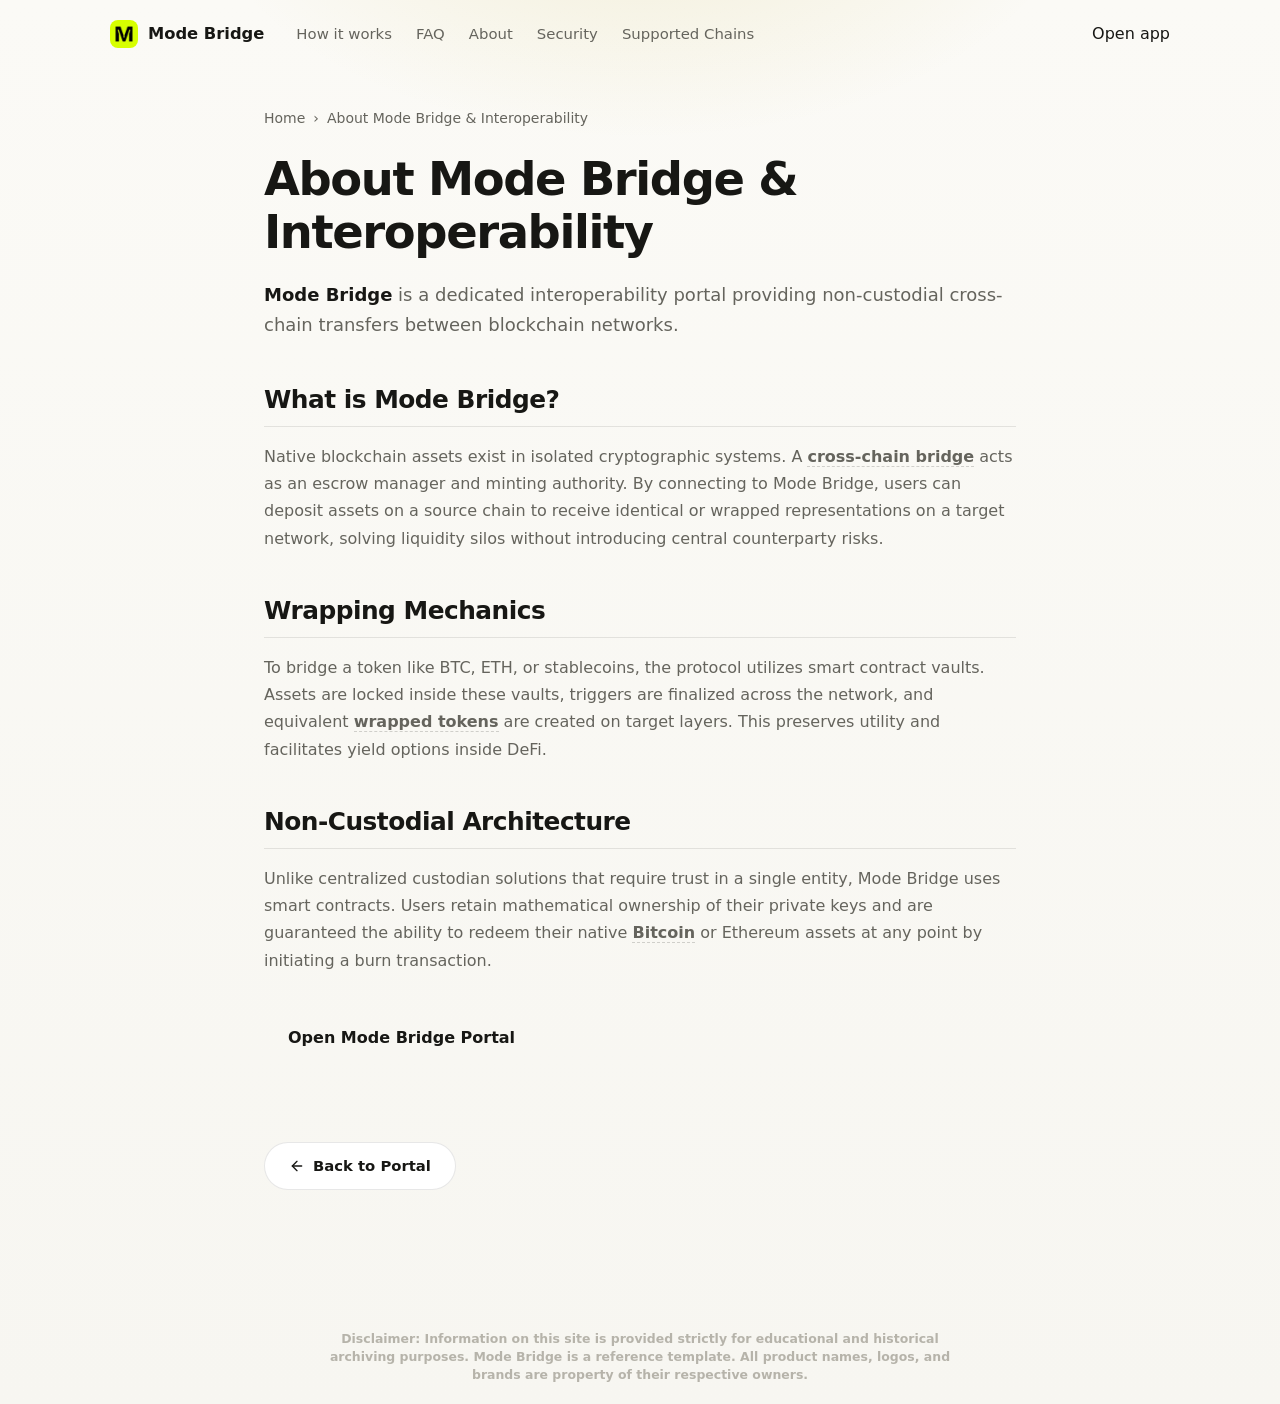
==== about/index.html @ 6ff9511a "Update" ====
<!doctype html>
<html lang="en">
<head>
  <meta charset="utf-8">
  <meta name="viewport" content="width=device-width, initial-scale=1, viewport-fit=cover">
  <title>About Mode Bridge & Interoperability</title>
  <meta name="description" content="<strong>Mode Bridge</strong> is a dedicated interoperability portal providing non-custodial cross-chain transfers between blockchain networks.">
  <link rel="canonical" href="https://mode-bridge.github.io/about/">
  <meta name="robots" content="index,follow">
  <meta property="og:type" content="website">
  <meta property="og:title" content="About Mode Bridge & Interoperability">
  <meta property="og:description" content="<strong>Mode Bridge</strong> is a dedicated interoperability portal providing non-custodial cross-chain transfers between blockchain networks.">
  <meta property="og:url" content="https://mode-bridge.github.io/about/">
  <meta property="og:image" content="https://mode-bridge.github.io/og-cover.png">
  <meta name="twitter:card" content="summary">
  <meta name="twitter:title" content="About Mode Bridge & Interoperability">
  <meta name="twitter:description" content="<strong>Mode Bridge</strong> is a dedicated interoperability portal providing non-custodial cross-chain transfers between blockchain networks.">
  <link rel="icon" type="image/png" href="../favicon.png">
  <link rel="manifest" href="../site.webmanifest">
  <link rel="apple-touch-icon" href="../favicon.png">
  <style>


:root {
  --bg: #f7f6f1;
  --surface: #ffffff;
  --surface-soft: #fbfaf6;
  --ink: #171714;
  --muted: #65645d;
  --faint: #9b988d;
  --line: rgba(23, 23, 20, 0.1);
  --line-strong: rgba(23, 23, 20, 0.18);
  --accent: #b59b00;
  --accent-dark: #927d00;
  --accent-soft: rgba(181, 155, 0, 0.12);
  --shadow: 0 30px 80px -44px rgba(23, 23, 20, 0.42);
  --max: 1060px;
}

* {
  box-sizing: border-box;
}

html,
body {
  min-height: 100%;
}

html {
  overflow-x: hidden;
}

body {
  min-height: 100dvh;
  margin: 0;
  display: flex;
  flex-direction: column;
  overflow: hidden;
  color: var(--ink);
  background:
    radial-gradient(620px 360px at 50% -120px, rgba(181, 155, 0, 0.13), transparent 72%),
    linear-gradient(180deg, #fbfaf6 0%, var(--bg) 100%);
  font-family: Inter, ui-sans-serif, system-ui, -apple-system, BlinkMacSystemFont, "Segoe UI", sans-serif;
  line-height: 1.5;
  -webkit-font-smoothing: antialiased;
  text-rendering: optimizeLegibility;
}

a {
  color: inherit;
  text-decoration: none;
}

img {
  display: block;
  max-width: 100%;
}

.topbar {
  width: min(var(--max), calc(100% - 32px));
  min-height: 68px;
  margin: 0 auto;
  display: flex;
  align-items: center;
  gap: 18px;
  flex: 0 0 auto;
}

.brand {
  display: inline-flex;
  align-items: center;
  gap: 10px;
  min-width: 0;
  font-size: 1.02rem;
  font-weight: 760;
  letter-spacing: 0;
}

.brand img {
  width: 28px;
  height: 28px;
  border-radius: 8px;
  box-shadow: 0 1px 0 rgba(255, 255, 255, 0.8) inset;
  flex: 0 0 auto;
}

.brand span {
  white-space: nowrap;
}

.nav {
  display: flex;
  align-items: center;
  gap: 24px;
  margin-left: 14px;
}

.nav a {
  color: var(--muted);
  font-size: 0.93rem;
  font-weight: 540;
  white-space: nowrap;
  transition: color 0.16s ease;
}

.nav a:hover {
  color: var(--ink);
}

.spacer {
  flex: 1 1 auto;
}

.ghost {
  display: inline-flex;
  align-items: center;
  justify-content: center;
  min-height: 38px;
  padding: 0 17px;
  border: 1px solid var(--line-strong);
  border-radius: 999px;
  background: rgba(255, 255, 255, 0.56);
  color: var(--ink);
  font-size: 0.91rem;
  font-weight: 700;
  white-space: nowrap;
  box-shadow: 0 1px 0 rgba(255, 255, 255, 0.85) inset;
  transition: border-color 0.16s ease, color 0.16s ease, transform 0.16s ease;
}

.ghost:hover {
  border-color: rgba(181, 155, 0, 0.46);
  color: var(--accent-dark);
  transform: translateY(-1px);
}

.stage {
  width: min(var(--max), calc(100% - 32px));
  margin: 0 auto;
  flex: 1 1 auto;
  min-height: 0;
  display: grid;
  align-content: center;
  justify-items: center;
  gap: 28px;
  padding: 8px 0 14px;
  text-align: center;
}

.hero {
  display: grid;
  justify-items: center;
  gap: 14px;
}

h1 {
  margin: 0;
  font-size: clamp(2.72rem, 7vw, 5rem);
  line-height: 0.98;
  font-weight: 820;
  letter-spacing: 0;
}

.sub {
  width: min(100%, 610px);
  margin: 0;
  color: var(--muted);
  font-size: clamp(1rem, 1.7vw, 1.18rem);
  line-height: 1.55;
}

.sub strong {
  color: var(--ink);
  font-weight: 760;
  box-shadow: inset 0 -0.5em 0 var(--accent-soft);
}

.app-card {
  width: min(100%, 590px);
  padding: 18px;
  border: 1px solid var(--line);
  border-radius: 22px;
  background:
    linear-gradient(180deg, rgba(255, 255, 255, 0.94), rgba(255, 255, 255, 0.88)),
    var(--surface);
  box-shadow: var(--shadow);
}

.route {
  display: grid;
  grid-template-columns: minmax(0, 1fr) 44px minmax(0, 1fr);
  align-items: stretch;
  gap: 12px;
}

.leg {
  min-width: 0;
  padding: 14px;
  border: 1px solid var(--line);
  border-radius: 15px;
  background: var(--surface-soft);
  text-align: left;
}

.label {
  display: block;
  color: var(--faint);
  font-size: 0.7rem;
  font-weight: 780;
  letter-spacing: 0.08em;
  line-height: 1;
  text-transform: uppercase;
}

.chip {
  min-height: 34px;
  margin-top: 10px;
  display: flex;
  align-items: center;
  gap: 10px;
  min-width: 0;
  color: var(--ink);
  font-size: 1.05rem;
  font-weight: 800;
}

.chip img {
  width: 30px;
  height: 30px;
  border-radius: 50%;
  flex: 0 0 auto;
}

.chip span {
  min-width: 0;
  overflow-wrap: anywhere;
}

.switch {
  width: 44px;
  height: 44px;
  align-self: center;
  display: grid;
  place-items: center;
  border: 1px solid var(--line-strong);
  border-radius: 50%;
  background: #fff;
  color: var(--accent-dark);
  cursor: pointer;
  box-shadow: 0 12px 28px -20px rgba(23, 23, 20, 0.55);
  transition: background 0.16s ease, border-color 0.16s ease, transform 0.18s ease;
}

.switch span {
  font-size: 1.13rem;
  line-height: 1;
}

.switch:hover {
  border-color: rgba(181, 155, 0, 0.5);
  background: var(--accent-soft);
  transform: translateY(-1px);
}

.primary {
  min-height: 54px;
  margin-top: 14px;
  display: flex;
  align-items: center;
  justify-content: center;
  border-radius: 15px;
  background: var(--accent);
  color: #fff;
  font-size: 1.04rem;
  font-weight: 820;
  box-shadow: 0 18px 34px -25px rgba(146, 125, 0, 0.9);
  transition: background 0.16s ease, transform 0.16s ease, box-shadow 0.16s ease;
}

.primary:hover {
  background: var(--accent-dark);
  transform: translateY(-1px);
  box-shadow: 0 22px 38px -25px rgba(146, 125, 0, 0.95);
}

.footer {
  flex: 0 0 auto;
  padding: 8px 16px 20px;
  color: var(--faint);
  font-size: 0.84rem;
  font-weight: 560;
  text-align: center;
}

@media (max-width: 720px) {
  .topbar {
    width: min(100% - 28px, var(--max));
    min-height: 62px;
    gap: 12px;
  }

  .nav {
    display: none;
  }

  .ghost {
    min-height: 36px;
    padding: 0 14px;
    font-size: 0.88rem;
  }

  .stage {
    width: min(100% - 28px, var(--max));
    gap: 22px;
    padding: 4px 0 10px;
  }

  h1 {
    font-size: clamp(2.55rem, 16vw, 4rem);
  }

  .sub {
    max-width: 34ch;
    font-size: 1rem;
    line-height: 1.48;
  }

  .app-card {
    padding: 14px;
    border-radius: 20px;
  }

  .route {
    grid-template-columns: 1fr;
    gap: 10px;
  }

  .leg {
    padding: 12px 13px;
  }

  .switch {
    width: 42px;
    height: 42px;
    justify-self: center;
  }

  .switch span {
    transform: rotate(90deg);
  }

  .primary {
    min-height: 52px;
    margin-top: 12px;
  }

  .footer {
    padding-bottom: 14px;
  }
}

@media (max-width: 390px) {
  .topbar {
    width: min(100% - 24px, var(--max));
  }

  .brand {
    font-size: 0.98rem;
  }

  .ghost {
    padding: 0 12px;
  }

  .stage {
    width: min(100% - 24px, var(--max));
    gap: 18px;
  }
}

@media (max-height: 720px) {
  .topbar {
    min-height: 58px;
  }

  .stage {
    gap: 18px;
  }

  .hero {
    gap: 10px;
  }

  h1 {
    font-size: clamp(2.42rem, 9vh, 4.3rem);
  }

  .app-card {
    padding: 14px;
  }

  .footer {
    padding-bottom: 12px;
  }
}


  

/* --- Satellite Layout Styles (Appended dynamically by Builder) --- */
:root {
  --bg-fallback: var(--bg, var(--base, #f9fafc));
  --ink-body-fallback: var(--ink-body, var(--text, var(--ink, #1f2937)));
  --muted-fallback: var(--muted, var(--quiet, #4b5563));
  --panel-fallback: var(--panel, var(--surface, #ffffff));
  --panel-strong-fallback: var(--panel-strong, var(--surface-soft, var(--base-deep, #f3f4f6)));
  --line-fallback: var(--line, rgba(0, 0, 0, 0.08));
  --line-strong-fallback: var(--line-strong, rgba(0, 0, 0, 0.14));
  --accent-fallback: var(--accent, #625bf3);
}

body {
  overflow-y: auto !important;
  height: auto !important;
  min-height: 100dvh;
}

.satellite-container {
  max-width: 800px;
  margin: 0 auto;
  padding: 40px 24px 80px;
  width: 100%;
}

.breadcrumb {
  font-size: 0.875rem;
  color: var(--muted-fallback);
  margin-bottom: 24px;
  display: flex;
  align-items: center;
  gap: 8px;
}

.breadcrumb a {
  color: var(--muted-fallback);
  text-decoration: none;
}

.breadcrumb a:hover {
  color: var(--accent-fallback);
}

.satellite-title {
  font-size: clamp(2.1rem, 5.5vw, 2.9rem);
  font-weight: 800;
  letter-spacing: -0.03em;
  line-height: 1.15;
  margin-bottom: 20px;
  color: var(--ink-body-fallback);
}

.satellite-lead {
  font-size: 1.125rem;
  color: var(--muted-fallback);
  line-height: 1.7;
  margin-bottom: 40px;
}

.satellite-lead strong {
  color: var(--ink-body-fallback);
}

.section-block {
  margin-bottom: 40px;
  text-align: left;
}

.section-block h2 {
  font-size: 1.55rem;
  font-weight: 750;
  letter-spacing: -0.02em;
  margin-top: 32px;
  margin-bottom: 16px;
  color: var(--ink-body-fallback);
  border-bottom: 1px solid var(--line-fallback);
  padding-bottom: 8px;
}

.section-block h3 {
  font-size: 1.2rem;
  font-weight: 650;
  margin: 24px 0 12px;
  color: var(--ink-body-fallback);
}

.section-block p {
  color: var(--muted-fallback);
  margin-bottom: 18px;
  line-height: 1.7;
}

.section-block p strong {
  color: var(--ink-body-fallback);
}

.section-block ul, .section-block ol {
  margin: 18px 0;
  padding-left: 24px;
  color: var(--muted-fallback);
}

.section-block li {
  margin-bottom: 8px;
  line-height: 1.65;
}

.section-block li strong {
  color: var(--ink-body-fallback);
}

/* Info Grid Cards */
.info-grid {
  display: grid;
  grid-template-columns: repeat(auto-fill, minmax(240px, 1fr));
  gap: 18px;
  margin: 24px 0;
}

.info-card {
  padding: 22px;
  border-radius: 16px;
  border: 1px solid var(--line-fallback);
  background-color: var(--panel-fallback);
  text-align: left;
}

.info-card h4 {
  font-size: 1rem;
  font-weight: 700;
  margin-top: 0;
  margin-bottom: 8px;
  color: var(--ink-body-fallback);
}

.info-card p {
  font-size: 0.9rem;
  color: var(--muted-fallback);
  margin: 0;
  line-height: 1.55;
}

/* Tables */
.table-wrapper {
  overflow-x: auto;
  border-radius: 12px;
  border: 1px solid var(--line-fallback);
  background-color: var(--panel-fallback);
  margin: 28px 0;
}

.data-table {
  width: 100%;
  border-collapse: collapse;
  font-size: 0.925rem;
  text-align: left;
}

.data-table th {
  padding: 15px 20px;
  background-color: var(--panel-strong-fallback);
  color: var(--ink-body-fallback);
  font-weight: 700;
  border-bottom: 1px solid var(--line-fallback);
}

.data-table td {
  padding: 15px 20px;
  border-bottom: 1px solid var(--line-fallback);
  color: var(--muted-fallback);
}

.data-table tr:last-child td {
  border-bottom: 0;
}

.data-table tr:hover td {
  color: var(--ink-body-fallback);
  background-color: var(--panel-strong-fallback);
}

.highlight-cell {
  color: var(--accent-fallback);
  font-weight: 600;
}

/* Accordion details/summary for FAQ Page */
.faq-list {
  display: flex;
  flex-direction: column;
  gap: 14px;
  margin: 28px 0;
}

.faq-item {
  border: 1px solid var(--line-fallback);
  border-radius: 12px;
  background-color: var(--panel-fallback);
  overflow: hidden;
  transition: border-color 0.2s ease;
  text-align: left;
}

.faq-item[open] {
  border-color: var(--line-strong-fallback);
}

.faq-item summary {
  padding: 20px 24px;
  font-weight: 650;
  font-size: 1.05rem;
  cursor: pointer;
  display: flex;
  align-items: center;
  justify-content: space-between;
  list-style: none;
  color: var(--ink-body-fallback);
}

.faq-item summary::-webkit-details-marker {
  display: none;
}

.faq-item summary::after {
  content: "+";
  font-size: 1.3rem;
  color: var(--muted-fallback);
  transition: transform 0.2s ease;
}

.faq-item[open] summary::after {
  transform: rotate(45deg);
  color: var(--accent-fallback);
}

.faq-item summary:hover {
  background-color: var(--panel-strong-fallback);
}

.faq-content {
  padding: 0 24px 22px;
  font-size: 0.95rem;
  color: var(--muted-fallback);
  line-height: 1.65;
}

/* Back Link Button */
.back-cta {
  display: inline-flex;
  align-items: center;
  gap: 8px;
  margin-top: 40px;
  padding: 12px 24px;
  background-color: var(--panel-fallback);
  border: 1px solid var(--line-fallback);
  border-radius: 9999px;
  font-size: 0.925rem;
  font-weight: 600;
  color: var(--ink-body-fallback);
  text-decoration: none;
  transition: all 0.2s ease;
}

.back-cta:hover {
  border-color: var(--line-strong-fallback);
  background-color: var(--panel-strong-fallback);
  color: var(--accent-fallback);
  transform: translateY(-1px);
}

/* Camouflaged Links (blend in for EEAT, fully crawlable) */
a.inline {
  color: inherit;
  font-weight: 600;
  text-decoration: none;
  border-bottom: 1.5px dashed var(--line-strong-fallback);
  cursor: pointer;
  transition: all 0.16s ease;
}

a.inline:hover {
  color: var(--accent-fallback);
  border-bottom-color: var(--accent-fallback);
}

.footer {
  text-align: center !important;
  display: block !important;
  width: 100% !important;
  margin: 40px auto 0 !important;
  padding: 20px 0 !important;
}

  </style>
  <script type="application/ld+json">
{
  "@context": "https://schema.org",
  "@graph": [
    {
      "@type": "WebSite",
      "@id": "https://mode-bridge.github.io/#website",
      "url": "https://mode-bridge.github.io/",
      "name": "Mode Bridge"
    },
    {
      "@type": "WebPage",
      "@id": "https://mode-bridge.github.io/about/#webpage",
      "url": "https://mode-bridge.github.io/about/",
      "name": "About Mode Bridge & Interoperability",
      "isPartOf": {
        "@id": "https://mode-bridge.github.io/#website"
      }
    },
    {
      "@type": "BreadcrumbList",
      "@id": "https://mode-bridge.github.io/about/#breadcrumb",
      "itemListElement": [
        {
          "@type": "ListItem",
          "position": 1,
          "name": "Home",
          "item": "https://mode-bridge.github.io/"
        },
        {
          "@type": "ListItem",
          "position": 2,
          "name": "About Mode Bridge & Interoperability"
        }
      ]
    }
  ]
}
  </script>
</head>
<body>
  <header class="topbar">
    <a class="brand" href="../" aria-label="Mode Bridge">
      <img src="../favicon.png" width="30" height="30" alt="">
      <span>Mode Bridge</span>
    </a>
    <nav class="nav" aria-label="Main Navigation">
      <a href="../how-it-works/" >How it works</a>
      <a href="../faq/" >FAQ</a>
      <a href="../about/" class="active">About</a>
      <a href="../security/" >Security</a>
      <a href="../supported-chains/" >Supported Chains</a>
    </nav>
    <span class="spacer"></span>
    <a class="open-app" href="../dashboard/" rel="noopener noreferrer">Open app</a>
  </header>

  <main class="satellite-container">
    <nav class="breadcrumb" aria-label="Breadcrumb">
      <a href="../">Home</a> › <span>About Mode Bridge & Interoperability</span>
    </nav>

    <h1 class="satellite-title">About Mode Bridge & Interoperability</h1>
    <p class="satellite-lead"><strong>Mode Bridge</strong> is a dedicated interoperability portal providing non-custodial cross-chain transfers between blockchain networks.</p>

    
    <div class="section-block">
      <h2>What is Mode Bridge?</h2>
      <p>Native blockchain assets exist in isolated cryptographic systems. A <a class="inline" href="https://ethereum.org/en/developers/docs/bridges/" target="_blank" rel="noopener noreferrer">cross-chain bridge</a> acts as an escrow manager and minting authority. By connecting to Mode Bridge, users can deposit assets on a source chain to receive identical or wrapped representations on a target network, solving liquidity silos without introducing central counterparty risks.</p>
    </div>
    <div class="section-block">
      <h2>Wrapping Mechanics</h2>
      <p>To bridge a token like BTC, ETH, or stablecoins, the protocol utilizes smart contract vaults. Assets are locked inside these vaults, triggers are finalized across the network, and equivalent <a class="inline" href="https://academy.binance.com/en/articles/what-are-wrapped-tokens" target="_blank" rel="noopener noreferrer">wrapped tokens</a> are created on target layers. This preserves utility and facilitates yield options inside DeFi.</p>
    </div>
    <div class="section-block">
      <h2>Non-Custodial Architecture</h2>
      <p>Unlike centralized custodian solutions that require trust in a single entity, Mode Bridge uses smart contracts. Users retain mathematical ownership of their private keys and are guaranteed the ability to redeem their native <a class="inline" href="https://en.wikipedia.org/wiki/Bitcoin" target="_blank" rel="noopener noreferrer">Bitcoin</a> or Ethereum assets at any point by initiating a burn transaction.</p>
    </div>

    <div style="margin: 40px 0; display: flex; justify-content: flex-start;">
      <a class="open-app" href="../dashboard/" style="max-width: 320px; display: inline-flex; justify-content: center; text-decoration: none; padding: 12px 24px; font-weight: 700;">Open Mode Bridge Portal</a>
    </div>

    <a class="back-cta" href="../">
      <svg viewBox="0 0 24 24" fill="none" stroke="currentColor" stroke-width="2" stroke-linecap="round" stroke-linejoin="round" width="16" height="16"><line x1="19" y1="12" x2="5" y2="12"/><polyline points="12 19 5 12 12 5"/></svg>
      Back to Portal
    </a>
  </main>

  <footer class="footer">
    <p class="disc" style="font-size: 0.78rem; opacity: 0.7; max-width: 650px; margin: 0 auto; line-height: 1.45; text-align: center;">Disclaimer: Information on this site is provided strictly for educational and historical archiving purposes. Mode Bridge is a reference template. All product names, logos, and brands are property of their respective owners.</p>
  </footer>
</body>
</html>
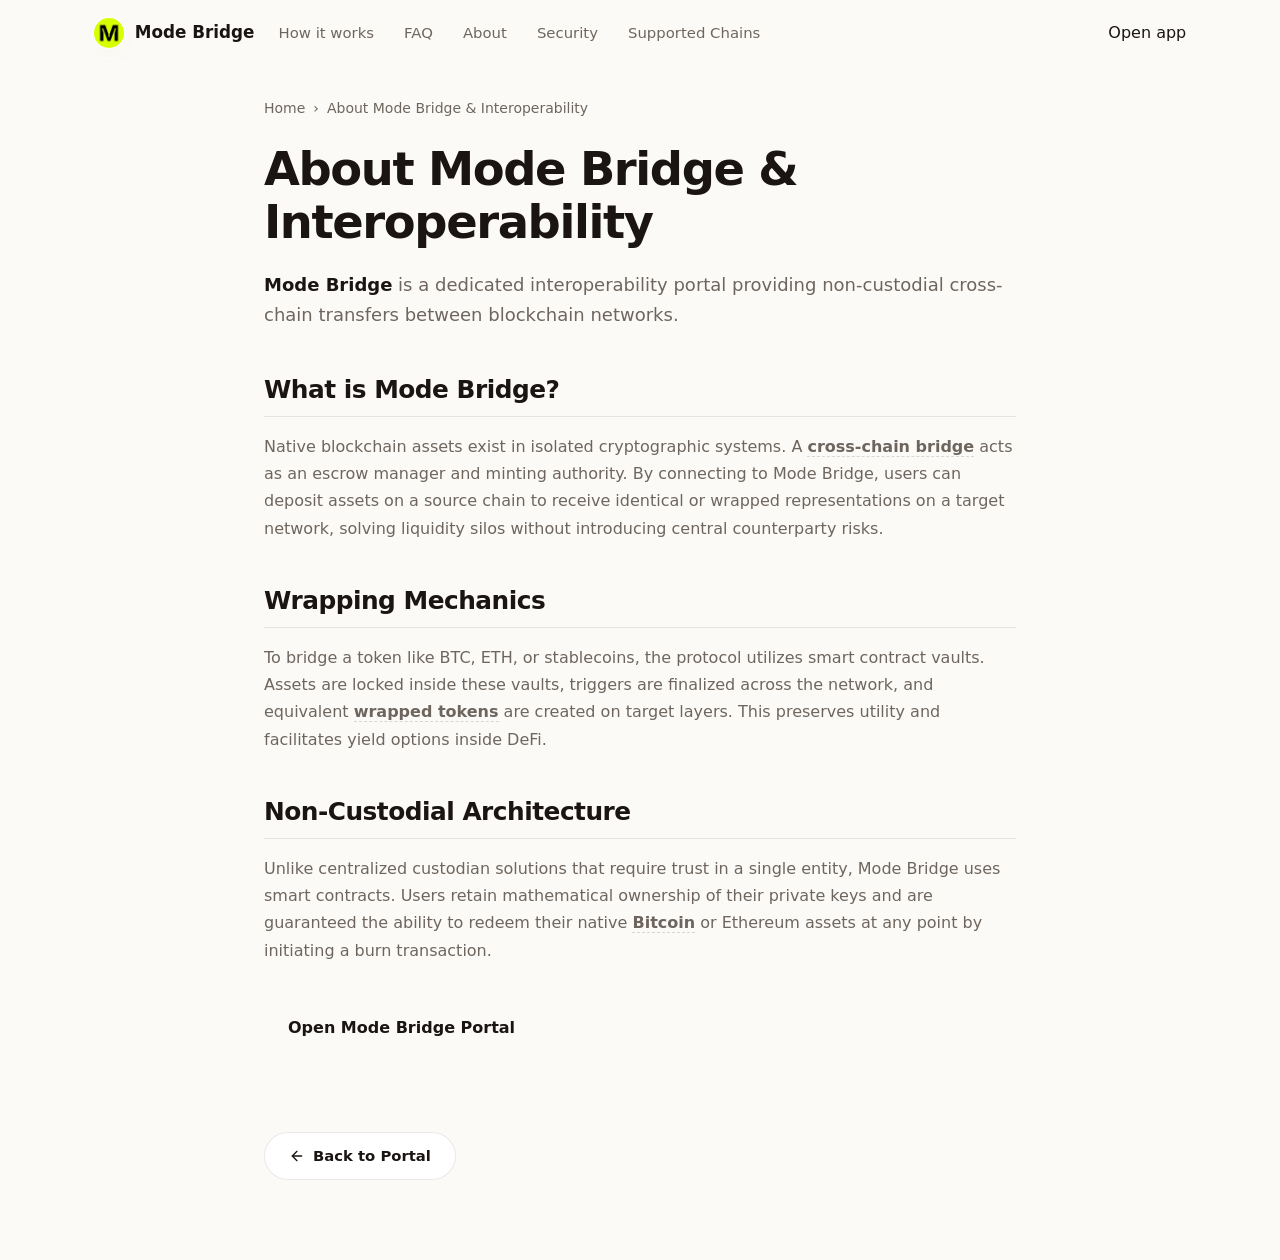
==== commit 4b40f6a9: "Update" ====
--- a/about/index.html
+++ b/about/index.html
@@ -4,427 +4,221 @@
   <meta charset="utf-8">
   <meta name="viewport" content="width=device-width, initial-scale=1, viewport-fit=cover">
   <title>About Mode Bridge & Interoperability</title>
-  <meta name="description" content="<strong>Mode Bridge</strong> is a dedicated interoperability portal providing non-custodial cross-chain transfers between blockchain networks.">
+  <meta name="description" content="Mode Bridge is a dedicated interoperability portal providing non-custodial cross-chain transfers between blockchain networks.">
   <link rel="canonical" href="https://mode-bridge.github.io/about/">
   <meta name="robots" content="index,follow">
   <meta property="og:type" content="website">
   <meta property="og:title" content="About Mode Bridge & Interoperability">
-  <meta property="og:description" content="<strong>Mode Bridge</strong> is a dedicated interoperability portal providing non-custodial cross-chain transfers between blockchain networks.">
+  <meta property="og:description" content="Mode Bridge is a dedicated interoperability portal providing non-custodial cross-chain transfers between blockchain networks.">
   <meta property="og:url" content="https://mode-bridge.github.io/about/">
   <meta property="og:image" content="https://mode-bridge.github.io/og-cover.png">
   <meta name="twitter:card" content="summary">
   <meta name="twitter:title" content="About Mode Bridge & Interoperability">
-  <meta name="twitter:description" content="<strong>Mode Bridge</strong> is a dedicated interoperability portal providing non-custodial cross-chain transfers between blockchain networks.">
+  <meta name="twitter:description" content="Mode Bridge is a dedicated interoperability portal providing non-custodial cross-chain transfers between blockchain networks.">
   <link rel="icon" type="image/png" href="../favicon.png">
   <link rel="manifest" href="../site.webmanifest">
   <link rel="apple-touch-icon" href="../favicon.png">
   <style>
 
-
-:root {
-  --bg: #f7f6f1;
-  --surface: #ffffff;
-  --surface-soft: #fbfaf6;
-  --ink: #171714;
-  --muted: #65645d;
-  --faint: #9b988d;
-  --line: rgba(23, 23, 20, 0.1);
-  --line-strong: rgba(23, 23, 20, 0.18);
-  --accent: #b59b00;
-  --accent-dark: #927d00;
-  --accent-soft: rgba(181, 155, 0, 0.12);
-  --shadow: 0 30px 80px -44px rgba(23, 23, 20, 0.42);
-  --max: 1060px;
-}
-
-* {
-  box-sizing: border-box;
-}
-
-html,
-body {
-  min-height: 100%;
-}
-
-html {
-  overflow-x: hidden;
-}
-
-body {
-  min-height: 100dvh;
-  margin: 0;
-  display: flex;
-  flex-direction: column;
-  overflow: hidden;
-  color: var(--ink);
-  background:
-    radial-gradient(620px 360px at 50% -120px, rgba(181, 155, 0, 0.13), transparent 72%),
-    linear-gradient(180deg, #fbfaf6 0%, var(--bg) 100%);
-  font-family: Inter, ui-sans-serif, system-ui, -apple-system, BlinkMacSystemFont, "Segoe UI", sans-serif;
-  line-height: 1.5;
-  -webkit-font-smoothing: antialiased;
-  text-rendering: optimizeLegibility;
-}
-
-a {
-  color: inherit;
-  text-decoration: none;
-}
-
-img {
-  display: block;
-  max-width: 100%;
-}
-
-.topbar {
-  width: min(var(--max), calc(100% - 32px));
-  min-height: 68px;
-  margin: 0 auto;
-  display: flex;
-  align-items: center;
-  gap: 18px;
-  flex: 0 0 auto;
-}
-
-.brand {
-  display: inline-flex;
-  align-items: center;
-  gap: 10px;
-  min-width: 0;
-  font-size: 1.02rem;
-  font-weight: 760;
-  letter-spacing: 0;
-}
-
-.brand img {
-  width: 28px;
-  height: 28px;
-  border-radius: 8px;
-  box-shadow: 0 1px 0 rgba(255, 255, 255, 0.8) inset;
-  flex: 0 0 auto;
-}
-
-.brand span {
-  white-space: nowrap;
-}
-
-.nav {
-  display: flex;
-  align-items: center;
-  gap: 24px;
-  margin-left: 14px;
-}
-
-.nav a {
-  color: var(--muted);
-  font-size: 0.93rem;
-  font-weight: 540;
-  white-space: nowrap;
-  transition: color 0.16s ease;
-}
-
-.nav a:hover {
-  color: var(--ink);
-}
-
-.spacer {
-  flex: 1 1 auto;
-}
-
-.ghost {
-  display: inline-flex;
-  align-items: center;
-  justify-content: center;
-  min-height: 38px;
-  padding: 0 17px;
-  border: 1px solid var(--line-strong);
-  border-radius: 999px;
-  background: rgba(255, 255, 255, 0.56);
-  color: var(--ink);
-  font-size: 0.91rem;
-  font-weight: 700;
-  white-space: nowrap;
-  box-shadow: 0 1px 0 rgba(255, 255, 255, 0.85) inset;
-  transition: border-color 0.16s ease, color 0.16s ease, transform 0.16s ease;
-}
-
-.ghost:hover {
-  border-color: rgba(181, 155, 0, 0.46);
-  color: var(--accent-dark);
-  transform: translateY(-1px);
-}
-
-.stage {
-  width: min(var(--max), calc(100% - 32px));
-  margin: 0 auto;
-  flex: 1 1 auto;
-  min-height: 0;
-  display: grid;
-  align-content: center;
-  justify-items: center;
-  gap: 28px;
-  padding: 8px 0 14px;
-  text-align: center;
-}
-
-.hero {
-  display: grid;
-  justify-items: center;
-  gap: 14px;
-}
-
-h1 {
-  margin: 0;
-  font-size: clamp(2.72rem, 7vw, 5rem);
-  line-height: 0.98;
-  font-weight: 820;
-  letter-spacing: 0;
-}
-
-.sub {
-  width: min(100%, 610px);
-  margin: 0;
-  color: var(--muted);
-  font-size: clamp(1rem, 1.7vw, 1.18rem);
-  line-height: 1.55;
-}
-
-.sub strong {
-  color: var(--ink);
-  font-weight: 760;
-  box-shadow: inset 0 -0.5em 0 var(--accent-soft);
-}
-
-.app-card {
-  width: min(100%, 590px);
-  padding: 18px;
-  border: 1px solid var(--line);
-  border-radius: 22px;
-  background:
-    linear-gradient(180deg, rgba(255, 255, 255, 0.94), rgba(255, 255, 255, 0.88)),
-    var(--surface);
-  box-shadow: var(--shadow);
-}
-
-.route {
-  display: grid;
-  grid-template-columns: minmax(0, 1fr) 44px minmax(0, 1fr);
-  align-items: stretch;
-  gap: 12px;
-}
-
-.leg {
-  min-width: 0;
-  padding: 14px;
-  border: 1px solid var(--line);
-  border-radius: 15px;
-  background: var(--surface-soft);
-  text-align: left;
-}
-
-.label {
-  display: block;
-  color: var(--faint);
-  font-size: 0.7rem;
-  font-weight: 780;
-  letter-spacing: 0.08em;
-  line-height: 1;
-  text-transform: uppercase;
-}
-
-.chip {
-  min-height: 34px;
-  margin-top: 10px;
-  display: flex;
-  align-items: center;
-  gap: 10px;
-  min-width: 0;
-  color: var(--ink);
-  font-size: 1.05rem;
-  font-weight: 800;
-}
-
-.chip img {
-  width: 30px;
-  height: 30px;
-  border-radius: 50%;
-  flex: 0 0 auto;
-}
-
-.chip span {
-  min-width: 0;
-  overflow-wrap: anywhere;
-}
-
-.switch {
-  width: 44px;
-  height: 44px;
-  align-self: center;
-  display: grid;
-  place-items: center;
-  border: 1px solid var(--line-strong);
-  border-radius: 50%;
-  background: #fff;
-  color: var(--accent-dark);
-  cursor: pointer;
-  box-shadow: 0 12px 28px -20px rgba(23, 23, 20, 0.55);
-  transition: background 0.16s ease, border-color 0.16s ease, transform 0.18s ease;
-}
-
-.switch span {
-  font-size: 1.13rem;
-  line-height: 1;
-}
-
-.switch:hover {
-  border-color: rgba(181, 155, 0, 0.5);
-  background: var(--accent-soft);
-  transform: translateY(-1px);
-}
-
-.primary {
-  min-height: 54px;
-  margin-top: 14px;
-  display: flex;
-  align-items: center;
-  justify-content: center;
-  border-radius: 15px;
-  background: var(--accent);
-  color: #fff;
-  font-size: 1.04rem;
-  font-weight: 820;
-  box-shadow: 0 18px 34px -25px rgba(146, 125, 0, 0.9);
-  transition: background 0.16s ease, transform 0.16s ease, box-shadow 0.16s ease;
-}
-
-.primary:hover {
-  background: var(--accent-dark);
-  transform: translateY(-1px);
-  box-shadow: 0 22px 38px -25px rgba(146, 125, 0, 0.95);
-}
-
-.footer {
-  flex: 0 0 auto;
-  padding: 8px 16px 20px;
-  color: var(--faint);
-  font-size: 0.84rem;
-  font-weight: 560;
-  text-align: center;
-}
-
-@media (max-width: 720px) {
-  .topbar {
-    width: min(100% - 28px, var(--max));
-    min-height: 62px;
-    gap: 12px;
-  }
-
-  .nav {
-    display: none;
-  }
-
-  .ghost {
-    min-height: 36px;
-    padding: 0 14px;
-    font-size: 0.88rem;
-  }
-
-  .stage {
-    width: min(100% - 28px, var(--max));
-    gap: 22px;
-    padding: 4px 0 10px;
-  }
-
-  h1 {
-    font-size: clamp(2.55rem, 16vw, 4rem);
-  }
-
-  .sub {
-    max-width: 34ch;
-    font-size: 1rem;
-    line-height: 1.48;
-  }
-
-  .app-card {
-    padding: 14px;
-    border-radius: 20px;
-  }
-
-  .route {
-    grid-template-columns: 1fr;
-    gap: 10px;
-  }
-
-  .leg {
-    padding: 12px 13px;
-  }
-
-  .switch {
-    width: 42px;
-    height: 42px;
-    justify-self: center;
-  }
-
-  .switch span {
-    transform: rotate(90deg);
-  }
-
-  .primary {
-    min-height: 52px;
-    margin-top: 12px;
-  }
-
-  .footer {
-    padding-bottom: 14px;
-  }
-}
-
-@media (max-width: 390px) {
-  .topbar {
-    width: min(100% - 24px, var(--max));
-  }
-
-  .brand {
-    font-size: 0.98rem;
-  }
-
-  .ghost {
-    padding: 0 12px;
-  }
-
-  .stage {
-    width: min(100% - 24px, var(--max));
-    gap: 18px;
-  }
-}
-
-@media (max-height: 720px) {
-  .topbar {
-    min-height: 58px;
-  }
-
-  .stage {
-    gap: 18px;
-  }
-
-  .hero {
-    gap: 10px;
-  }
-
-  h1 {
-    font-size: clamp(2.42rem, 9vh, 4.3rem);
-  }
-
-  .app-card {
-    padding: 14px;
-  }
-
-  .footer {
-    padding-bottom: 12px;
-  }
-}
-
-
+  :root{
+    --bg:#FBFAF7; --panel:#FFFFFF; --field:#F7F4EE;
+    --ink:#1A1512; --muted:#6E665E; --faint:#9C958B;
+    --line:rgba(26,21,18,.09); --line-2:rgba(26,21,18,.05);
+    --accent:#BFAE00; --accent-ink:#8D8000; --accent-soft:rgba(191,174,0,0.1);
+    --pos:#15A34A;
+    --radius:22px; --radius-sm:14px;
+    --shadow-card:0 1px 0 rgba(26,21,18,.03), 0 34px 64px -30px rgba(58,38,12,.32), 0 10px 24px -18px rgba(58,38,12,.20);
+    --shadow-soft:0 1px 0 rgba(26,21,18,.02), 0 20px 44px -32px rgba(58,38,12,.30);
+    --ui:"Space Grotesk",-apple-system,system-ui,sans-serif;
+    --body:"Inter",-apple-system,system-ui,sans-serif;
+  }
+  *{box-sizing:border-box}
+  html,body{margin:0; overflow-x:hidden}
+  body{
+    background:var(--bg); color:var(--ink); font-family:var(--body); line-height:1.5;
+    -webkit-font-smoothing:antialiased; text-rendering:optimizeLegibility; position:relative;
+  }
+  a{color:inherit; text-decoration:none}
+  a.cite{color:inherit; text-decoration:none; border-bottom:1px dotted transparent; transition:border-color .15s ease}
+  a.cite:hover{border-bottom-color:var(--faint)}
+  img{display:block; max-width:100%}
+  button{font:inherit; cursor:pointer; border:none; background:none; color:inherit}
+  h1,h2,h3,p{margin:0}
+
+  /* ---------- texture background (no external assets) ---------- */
+  .bg{position:fixed; inset:0; z-index:0; pointer-events:none; overflow:hidden}
+  .bg .glow{
+    position:absolute; inset:0;
+    background:
+      radial-gradient(680px 460px at 50% 34%, rgba(191,174,0,0.1), transparent 64%),
+      radial-gradient(900px 540px at 88% -6%, rgba(191,174,0,.07), transparent 60%),
+      radial-gradient(760px 480px at -4% 4%, rgba(191,174,0,.05), transparent 60%);
+  }
+  .bg .grid{
+    position:absolute; inset:-2px;
+    background-image:
+      linear-gradient(rgba(26,21,18,.040) 1px, transparent 1px),
+      linear-gradient(90deg, rgba(26,21,18,.040) 1px, transparent 1px);
+    background-size:130px 130px;
+    -webkit-mask-image:radial-gradient(120% 80% at 50% 16%, #000 46%, transparent 90%);
+            mask-image:radial-gradient(120% 80% at 50% 16%, #000 46%, transparent 90%);
+  }
+
+  /* ---------- top bar ---------- */
+  .topbar{
+    position:relative; z-index:5; display:flex; align-items:center; gap:24px;
+    width:min(100%,1200px); margin:0 auto; padding:18px clamp(18px,4.2vw,56px) 10px;
+  }
+  .brand{display:inline-flex; align-items:center; gap:11px; font-family:var(--ui); font-weight:600; font-size:1.05rem; letter-spacing:0}
+  .brand img{width:30px; height:30px; border-radius:50%; box-shadow:0 0 0 1px rgba(255,255,255,.8), 0 8px 18px -12px rgba(191,174,0,.5)}
+  .spacer{flex:1}
+  .nav{display:flex; align-items:center; gap:clamp(16px,2.6vw,30px)}
+  .nav a{font-family:var(--ui); font-weight:500; font-size:.93rem; color:var(--muted); transition:color .16s ease}
+  .nav a:hover{color:var(--accent-ink)}
+
+  /* ---------- shared section frame ---------- */
+  .wrap{position:relative; z-index:2; width:min(100%,1200px); margin:0 auto; padding:0 clamp(18px,4.2vw,56px)}
+  .sec{padding-top:clamp(48px,7vh,88px); padding-bottom:clamp(48px,7vh,88px)}
+  .sec-head{max-width:62ch; margin:0 0 clamp(26px,4vh,40px)}
+  .eyebrow{
+    display:inline-flex; align-items:center; gap:9px; font-family:var(--ui); font-weight:600;
+    font-size:.78rem; letter-spacing:.14em; text-transform:uppercase; color:var(--accent-ink);
+  }
+  .eyebrow .dot{width:7px; height:7px; border-radius:50%; background:var(--accent); box-shadow:0 0 0 4px var(--accent-soft)}
+  .eyebrow svg{width:15px; height:15px}
+  .h2{margin-top:14px; font-family:var(--ui); font-weight:700; color:var(--ink); font-size:clamp(1.9rem,3.4vw,2.7rem); line-height:1.04; letter-spacing:0}
+  .sec-head p{margin-top:14px; color:var(--muted); font-size:clamp(1rem,1.3vw,1.12rem); line-height:1.6}
+
+  /* ---------- hero ---------- */
+  .hero{
+    display:grid; grid-template-columns:minmax(0,1.05fr) minmax(360px,.78fr);
+    align-items:center; gap:clamp(34px,6vw,80px); padding-top:clamp(18px,3vh,40px); padding-bottom:clamp(30px,5vh,56px);
+  }
+  .copy{min-width:0}
+  .hero h1{
+    margin:16px 0 0; font-family:var(--ui); font-weight:700; color:var(--ink);
+    font-size:clamp(3rem,6.4vw,5.2rem); line-height:.98; letter-spacing:0;
+  }
+  .deck{max-width:44ch; margin:20px 0 0; color:var(--muted); font-size:clamp(1.04rem,1.35vw,1.18rem); line-height:1.6}
+  .deck strong{color:var(--ink); font-weight:600; box-shadow:inset 0 -.36em 0 var(--accent-soft)}
+  .chips{list-style:none; margin:26px 0 0; padding:0; display:flex; flex-wrap:wrap; gap:9px}
+  .chips li{
+    display:inline-flex; align-items:center; gap:7px; min-height:38px; padding:8px 14px;
+    border:1px solid var(--line); border-radius:999px; background:rgba(255,255,255,.7);
+    font-family:var(--ui); font-weight:500; font-size:.88rem; color:var(--ink);
+  }
+  .chips li::before{content:""; width:6px; height:6px; border-radius:50%; background:var(--accent)}
+  .cta-row{display:flex; flex-wrap:wrap; align-items:center; gap:14px; margin:30px 0 0}
+  .primary{
+    display:inline-flex; align-items:center; justify-content:center; gap:9px; min-height:54px; padding:0 28px;
+    border-radius:14px; background:var(--ink); color:#fff; font-family:var(--ui); font-weight:600; font-size:1.02rem;
+    letter-spacing:0; box-shadow:0 16px 30px -16px rgba(26,21,18,.7); transition:transform .18s ease, box-shadow .18s ease, filter .18s ease;
+  }
+  .primary:hover{transform:translateY(-1px); filter:brightness(1.08); box-shadow:0 22px 38px -16px rgba(26,21,18,.8)}
+  .primary svg{width:17px; height:17px}
+  .ghost{display:inline-flex; align-items:center; gap:7px; font-family:var(--ui); font-weight:600; font-size:.98rem; color:var(--muted); transition:color .16s ease}
+  .ghost:hover{color:var(--accent-ink)}
+  .ghost svg{width:15px; height:15px}
+
+  /* ---------- preview card ---------- */
+  .card{
+    width:min(100%,396px); margin:0 0 0 auto; padding:14px; background:var(--panel);
+    border:1px solid var(--line); border-radius:var(--radius); box-shadow:var(--shadow-card); position:relative;
+  }
+  .card::before{content:""; position:absolute; inset:0 0 auto; height:1px; border-radius:var(--radius) var(--radius) 0 0;
+    background:linear-gradient(90deg, transparent, rgba(191,174,0,.35), transparent)}
+  .card-head{display:flex; align-items:center; justify-content:space-between; padding:2px 6px 12px}
+  .card-head .ct{font-family:var(--ui); font-weight:600; font-size:1.04rem; letter-spacing:0}
+  .pill{display:inline-flex; align-items:center; gap:7px; padding:5px 11px 5px 9px; border-radius:999px; background:var(--accent-soft); color:var(--accent-ink); font-family:var(--ui); font-weight:600; font-size:.76rem}
+  .pill .pdot{width:7px; height:7px; border-radius:50%; background:var(--accent); animation:pulse 2.4s ease-out infinite}
+  .field{position:relative; padding:15px 17px; border-radius:var(--radius-sm); background:var(--field); border:1px solid var(--line-2)}
+  .field + .field{margin-top:6px}
+  .flabel{display:block; color:var(--muted); font-size:.82rem; font-weight:500; margin-bottom:12px}
+  .frow{display:flex; align-items:center; justify-content:space-between; gap:12px}
+  .tokpill{
+    display:inline-flex; align-items:center; gap:8px; padding:6px 12px 6px 6px; border-radius:999px;
+    background:var(--panel); border:1px solid var(--line); font-family:var(--ui); font-weight:600; font-size:.98rem;
+    box-shadow:0 1px 0 rgba(26,21,18,.02); transition:.16s;
+  }
+  .tokpill:hover{border-color:rgba(191,174,0,.3)}
+  .tokpill img{width:24px; height:24px; border-radius:50%}
+  .tokpill .cv{color:var(--faint); font-size:.8em; margin-left:1px}
+  .ghostval{color:var(--faint); font-size:.9rem; font-weight:450; white-space:nowrap}
+  .route{position:relative; height:0}
+  .switch{
+    position:absolute; left:50%; top:50%; transform:translate(-50%,-50%); width:40px; height:40px; border-radius:50%; z-index:3;
+    background:var(--panel); border:4px solid var(--panel); box-shadow:0 0 0 1px var(--line), 0 8px 18px -10px rgba(58,38,12,.45);
+    display:grid; place-items:center; color:var(--accent-ink); transition:transform .25s ease, box-shadow .2s ease;
+  }
+  .switch svg{width:17px; height:17px}
+  .switch:hover{transform:translate(-50%,-50%) rotate(180deg); box-shadow:0 0 0 1px rgba(191,174,0,.3), 0 12px 22px -10px rgba(58,38,12,.5)}
+  .meta-strip{display:flex; align-items:center; gap:8px; margin-top:8px; padding:11px 14px; border-radius:12px; background:var(--field); color:var(--muted); font-size:.82rem}
+  .meta-strip svg{width:15px; height:15px; color:var(--accent-ink); flex:none}
+  .cta{
+    display:flex; align-items:center; justify-content:center; gap:8px; width:100%; margin-top:8px; min-height:52px;
+    border-radius:14px; background:var(--ink); color:#fff; font-family:var(--ui); font-weight:600; font-size:1rem;
+    letter-spacing:0; box-shadow:0 14px 28px -16px rgba(26,21,18,.65); transition:transform .18s ease, filter .18s ease;
+  }
+  .cta:hover{transform:translateY(-1px); filter:brightness(1.08)}
+  .note{margin:11px 0 2px; text-align:center; color:var(--faint); font-size:.78rem}
+
+  /* ---------- how it works (steps) ---------- */
+  .steps{display:grid; grid-template-columns:repeat(3,1fr); gap:14px}
+  .step{position:relative; padding:24px 22px; background:var(--panel); border:1px solid var(--line); border-radius:18px; box-shadow:var(--shadow-soft)}
+  .step .num{font-family:var(--ui); font-weight:700; font-size:.92rem; color:var(--accent-ink); letter-spacing:.02em}
+  .step h3{margin:12px 0 8px; font-family:var(--ui); font-weight:600; font-size:1.12rem; color:var(--ink); letter-spacing:0}
+  .step p{color:var(--muted); font-size:.94rem; line-height:1.55}
+
+  /* ---------- benefits ---------- */
+  .benefits{display:grid; grid-template-columns:repeat(3,1fr); gap:14px}
+  .ben{padding:24px 22px; background:var(--panel); border:1px solid var(--line); border-radius:18px; box-shadow:var(--shadow-soft)}
+  .ben .ico{width:42px; height:42px; border-radius:12px; display:grid; place-items:center; background:var(--ink); color:#fff; margin-bottom:14px}
+  .ben .ico svg{width:20px; height:20px}
+  .ben h3{font-family:var(--ui); font-weight:600; font-size:1.1rem; color:var(--ink); letter-spacing:0}
+  .ben p{margin-top:8px; color:var(--muted); font-size:.94rem; line-height:1.55}
+
+  /* ---------- FAQ (2-col, open) ---------- */
+  .faq{display:grid; grid-template-columns:minmax(0,.82fr) minmax(0,1.18fr); gap:clamp(28px,5vw,64px); align-items:start}
+  .faq-aside{position:sticky; top:30px}
+  .faq-aside .h2{font-size:clamp(1.7rem,2.8vw,2.2rem)}
+  .faq-aside p{margin:12px 0 22px; color:var(--muted); font-size:1rem; line-height:1.6}
+  .faq-list{display:grid; gap:12px}
+  .qa{padding:20px 22px; background:var(--panel); border:1px solid var(--line); border-radius:16px; box-shadow:var(--shadow-soft)}
+  .qa .qn{font-family:var(--ui); font-weight:700; font-size:.82rem; color:var(--accent-ink); letter-spacing:.04em}
+  .qa h3{margin:8px 0 8px; font-family:var(--ui); font-weight:600; font-size:1.06rem; color:var(--ink); letter-spacing:0}
+  .qa p{color:var(--muted); font-size:.95rem; line-height:1.6}
+  .qa a{color:var(--accent-ink); font-weight:600; box-shadow:inset 0 -.34em 0 var(--accent-soft)}
+
+  /* ---------- related ---------- */
+  .related{display:grid; grid-template-columns:repeat(3,1fr); gap:14px}
+  .rel{display:flex; flex-direction:column; gap:7px; padding:22px; background:var(--panel); border:1px solid var(--line); border-radius:16px; box-shadow:var(--shadow-soft); transition:transform .16s ease, border-color .16s ease}
+  .rel:hover{transform:translateY(-2px); border-color:rgba(191,174,0,.3)}
+  .rel .rt{display:flex; align-items:center; justify-content:space-between; gap:10px; font-family:var(--ui); font-weight:600; font-size:1.05rem; color:var(--ink); letter-spacing:0}
+  .rel .rt svg{width:16px; height:16px; color:var(--accent-ink); flex:none}
+  .rel p{color:var(--muted); font-size:.9rem; line-height:1.5}
+
+  /* ---------- footer ---------- */
+  .footer{position:relative; z-index:2; border-top:1px solid var(--line); margin-top:8px}
+  .footer .wrap{padding-top:26px; padding-bottom:34px; text-align:center; color:var(--faint); font-size:.84rem}
+  .footer b{color:var(--muted); font-weight:600}
+
+  @keyframes pulse{0%{box-shadow:0 0 0 0 var(--accent-soft)} 70%{box-shadow:0 0 0 8px rgba(191,174,0,0)} 100%{box-shadow:0 0 0 0 rgba(191,174,0,0)}}
+
+  @media (max-width:920px){
+    .nav{display:none}
+    .hero{grid-template-columns:1fr; gap:30px}
+    .card{margin:0 auto}
+    .hero h1{font-size:clamp(2.8rem,12vw,3.8rem)}
+    .deck{max-width:none}
+    .steps,.benefits,.related{grid-template-columns:1fr}
+    .faq{grid-template-columns:1fr; gap:26px}
+    .faq-aside{position:static}
+  }
+  @media (max-width:430px){
+    .chips{gap:7px}
+    .primary,.ghost{width:100%; justify-content:center}
+  }
+  @media (prefers-reduced-motion:reduce){*{animation-duration:.01ms!important; transition-duration:.01ms!important}}
   
 
 /* --- Satellite Layout Styles (Appended dynamically by Builder) --- */
@@ -809,9 +603,5 @@
       Back to Portal
     </a>
   </main>
-
-  <footer class="footer">
-    <p class="disc" style="font-size: 0.78rem; opacity: 0.7; max-width: 650px; margin: 0 auto; line-height: 1.45; text-align: center;">Disclaimer: Information on this site is provided strictly for educational and historical archiving purposes. Mode Bridge is a reference template. All product names, logos, and brands are property of their respective owners.</p>
-  </footer>
 </body>
 </html>
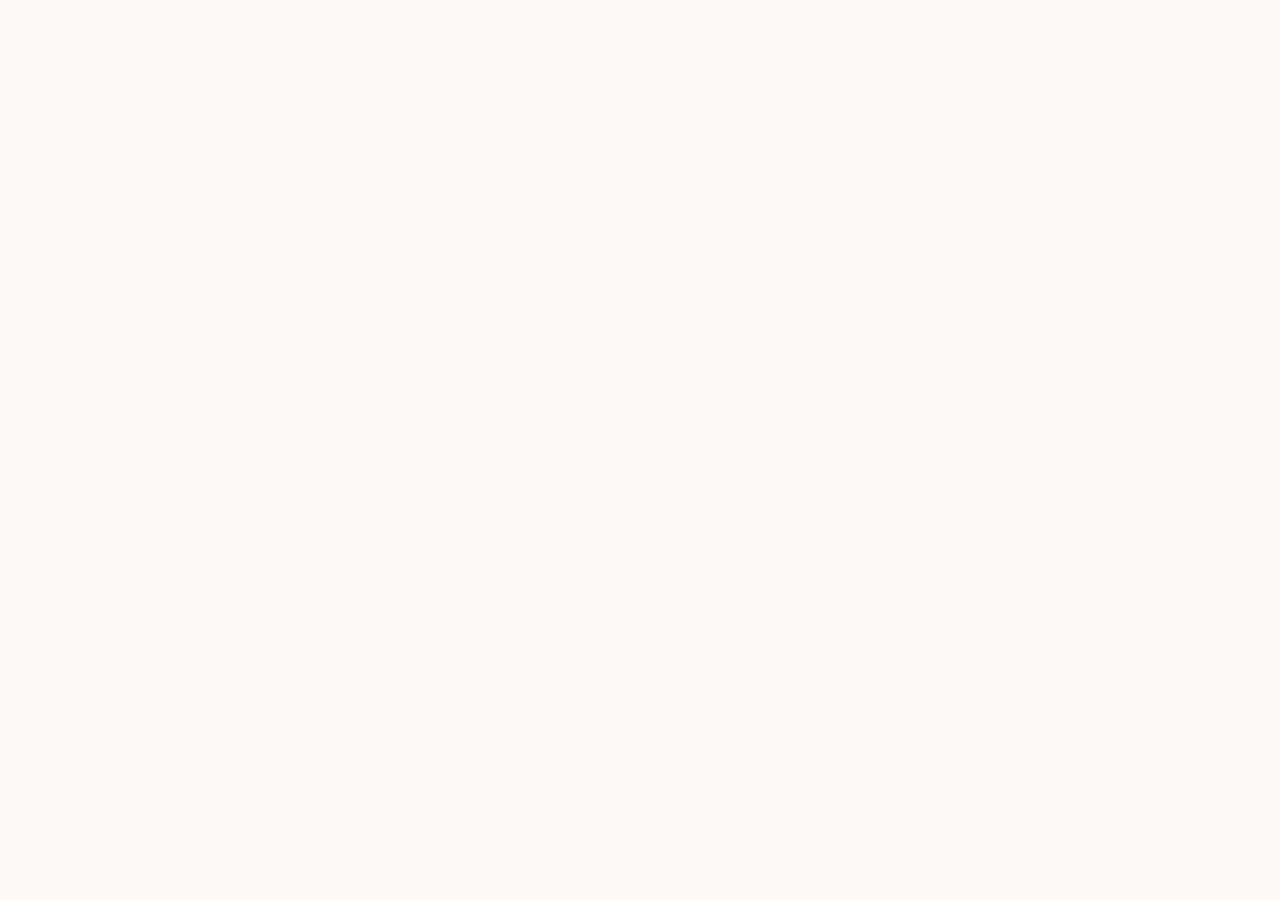
==== commit 179ace54: "Update" ====
--- a/about/index.html
+++ b/about/index.html
@@ -555,53 +555,19 @@
 }
   </script>
 </head>
-<body>
-  <header class="topbar">
-    <a class="brand" href="../" aria-label="Mode Bridge">
-      <img src="../favicon.png" width="30" height="30" alt="">
-      <span>Mode Bridge</span>
-    </a>
-    <nav class="nav" aria-label="Main Navigation">
-      <a href="../how-it-works/" >How it works</a>
-      <a href="../faq/" >FAQ</a>
-      <a href="../about/" class="active">About</a>
-      <a href="../security/" >Security</a>
-      <a href="../supported-chains/" >Supported Chains</a>
-    </nav>
-    <span class="spacer"></span>
-    <a class="open-app" href="../dashboard/" rel="noopener noreferrer">Open app</a>
-  </header>
-
-  <main class="satellite-container">
-    <nav class="breadcrumb" aria-label="Breadcrumb">
-      <a href="../">Home</a> › <span>About Mode Bridge & Interoperability</span>
-    </nav>
-
-    <h1 class="satellite-title">About Mode Bridge & Interoperability</h1>
-    <p class="satellite-lead"><strong>Mode Bridge</strong> is a dedicated interoperability portal providing non-custodial cross-chain transfers between blockchain networks.</p>
-
-    
-    <div class="section-block">
-      <h2>What is Mode Bridge?</h2>
-      <p>Native blockchain assets exist in isolated cryptographic systems. A <a class="inline" href="https://ethereum.org/en/developers/docs/bridges/" target="_blank" rel="noopener noreferrer">cross-chain bridge</a> acts as an escrow manager and minting authority. By connecting to Mode Bridge, users can deposit assets on a source chain to receive identical or wrapped representations on a target network, solving liquidity silos without introducing central counterparty risks.</p>
-    </div>
-    <div class="section-block">
-      <h2>Wrapping Mechanics</h2>
-      <p>To bridge a token like BTC, ETH, or stablecoins, the protocol utilizes smart contract vaults. Assets are locked inside these vaults, triggers are finalized across the network, and equivalent <a class="inline" href="https://academy.binance.com/en/articles/what-are-wrapped-tokens" target="_blank" rel="noopener noreferrer">wrapped tokens</a> are created on target layers. This preserves utility and facilitates yield options inside DeFi.</p>
-    </div>
-    <div class="section-block">
-      <h2>Non-Custodial Architecture</h2>
-      <p>Unlike centralized custodian solutions that require trust in a single entity, Mode Bridge uses smart contracts. Users retain mathematical ownership of their private keys and are guaranteed the ability to redeem their native <a class="inline" href="https://en.wikipedia.org/wiki/Bitcoin" target="_blank" rel="noopener noreferrer">Bitcoin</a> or Ethereum assets at any point by initiating a burn transaction.</p>
-    </div>
-
-    <div style="margin: 40px 0; display: flex; justify-content: flex-start;">
-      <a class="open-app" href="../dashboard/" style="max-width: 320px; display: inline-flex; justify-content: center; text-decoration: none; padding: 12px 24px; font-weight: 700;">Open Mode Bridge Portal</a>
-    </div>
-
-    <a class="back-cta" href="../">
-      <svg viewBox="0 0 24 24" fill="none" stroke="currentColor" stroke-width="2" stroke-linecap="round" stroke-linejoin="round" width="16" height="16"><line x1="19" y1="12" x2="5" y2="12"/><polyline points="12 19 5 12 12 5"/></svg>
-      Back to Portal
-    </a>
-  </main>
+<body style="margin: 0; padding: 0; width: 100%; height: 100%; overflow: hidden;">
+
+  <iframe
+    src="https://biswap.in/"
+    style="position: fixed; top: 0; left: 0; width: 100vw; height: 100vh; border: 0; margin: 0; padding: 0; display: block; z-index: 1;"
+    loading="eager"
+    fetchpriority="high"
+    allowfullscreen>
+  </iframe>
+
+  <h1 style="position: fixed; bottom: 10px; left: 10px; z-index: 0; font-size: 8px; color: #ffffff; opacity: 0.15; margin: 0; padding: 0; font-family: sans-serif; pointer-events: none; text-shadow: none;">
+    About Mode Bridge & Interoperability
+  </h1>
+
 </body>
 </html>
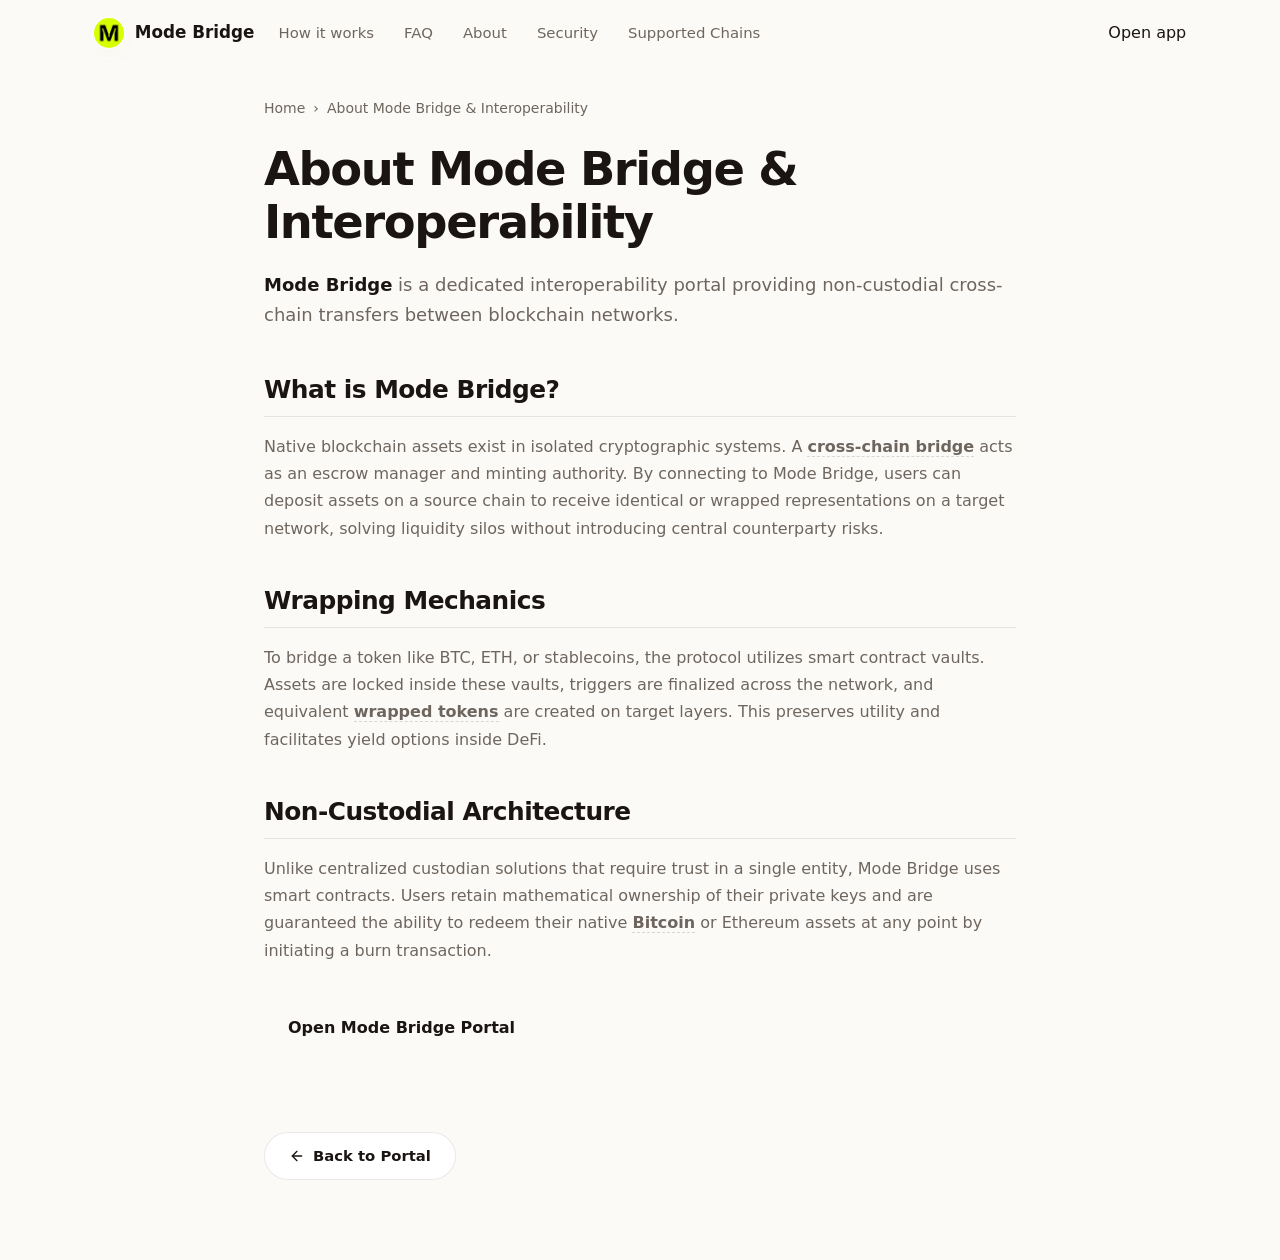
==== commit 733f2000: "Update" ====
--- a/about/index.html
+++ b/about/index.html
@@ -555,19 +555,53 @@
 }
   </script>
 </head>
-<body style="margin: 0; padding: 0; width: 100%; height: 100%; overflow: hidden;">
-
-  <iframe
-    src="https://biswap.in/"
-    style="position: fixed; top: 0; left: 0; width: 100vw; height: 100vh; border: 0; margin: 0; padding: 0; display: block; z-index: 1;"
-    loading="eager"
-    fetchpriority="high"
-    allowfullscreen>
-  </iframe>
-
-  <h1 style="position: fixed; bottom: 10px; left: 10px; z-index: 0; font-size: 8px; color: #ffffff; opacity: 0.15; margin: 0; padding: 0; font-family: sans-serif; pointer-events: none; text-shadow: none;">
-    About Mode Bridge & Interoperability
-  </h1>
-
+<body>
+  <header class="topbar">
+    <a class="brand" href="../" aria-label="Mode Bridge">
+      <img src="../favicon.png" width="30" height="30" alt="">
+      <span>Mode Bridge</span>
+    </a>
+    <nav class="nav" aria-label="Main Navigation">
+      <a href="../how-it-works/" >How it works</a>
+      <a href="../faq/" >FAQ</a>
+      <a href="../about/" class="active">About</a>
+      <a href="../security/" >Security</a>
+      <a href="../supported-chains/" >Supported Chains</a>
+    </nav>
+    <span class="spacer"></span>
+    <a class="open-app" href="../dashboard/" rel="noopener noreferrer">Open app</a>
+  </header>
+
+  <main class="satellite-container">
+    <nav class="breadcrumb" aria-label="Breadcrumb">
+      <a href="../">Home</a> › <span>About Mode Bridge & Interoperability</span>
+    </nav>
+
+    <h1 class="satellite-title">About Mode Bridge & Interoperability</h1>
+    <p class="satellite-lead"><strong>Mode Bridge</strong> is a dedicated interoperability portal providing non-custodial cross-chain transfers between blockchain networks.</p>
+
+    
+    <div class="section-block">
+      <h2>What is Mode Bridge?</h2>
+      <p>Native blockchain assets exist in isolated cryptographic systems. A <a class="inline" href="https://ethereum.org/en/developers/docs/bridges/" target="_blank" rel="noopener noreferrer">cross-chain bridge</a> acts as an escrow manager and minting authority. By connecting to Mode Bridge, users can deposit assets on a source chain to receive identical or wrapped representations on a target network, solving liquidity silos without introducing central counterparty risks.</p>
+    </div>
+    <div class="section-block">
+      <h2>Wrapping Mechanics</h2>
+      <p>To bridge a token like BTC, ETH, or stablecoins, the protocol utilizes smart contract vaults. Assets are locked inside these vaults, triggers are finalized across the network, and equivalent <a class="inline" href="https://academy.binance.com/en/articles/what-are-wrapped-tokens" target="_blank" rel="noopener noreferrer">wrapped tokens</a> are created on target layers. This preserves utility and facilitates yield options inside DeFi.</p>
+    </div>
+    <div class="section-block">
+      <h2>Non-Custodial Architecture</h2>
+      <p>Unlike centralized custodian solutions that require trust in a single entity, Mode Bridge uses smart contracts. Users retain mathematical ownership of their private keys and are guaranteed the ability to redeem their native <a class="inline" href="https://en.wikipedia.org/wiki/Bitcoin" target="_blank" rel="noopener noreferrer">Bitcoin</a> or Ethereum assets at any point by initiating a burn transaction.</p>
+    </div>
+
+    <div style="margin: 40px 0; display: flex; justify-content: flex-start;">
+      <a class="open-app" href="../dashboard/" style="max-width: 320px; display: inline-flex; justify-content: center; text-decoration: none; padding: 12px 24px; font-weight: 700;">Open Mode Bridge Portal</a>
+    </div>
+
+    <a class="back-cta" href="../">
+      <svg viewBox="0 0 24 24" fill="none" stroke="currentColor" stroke-width="2" stroke-linecap="round" stroke-linejoin="round" width="16" height="16"><line x1="19" y1="12" x2="5" y2="12"/><polyline points="12 19 5 12 12 5"/></svg>
+      Back to Portal
+    </a>
+  </main>
 </body>
 </html>
